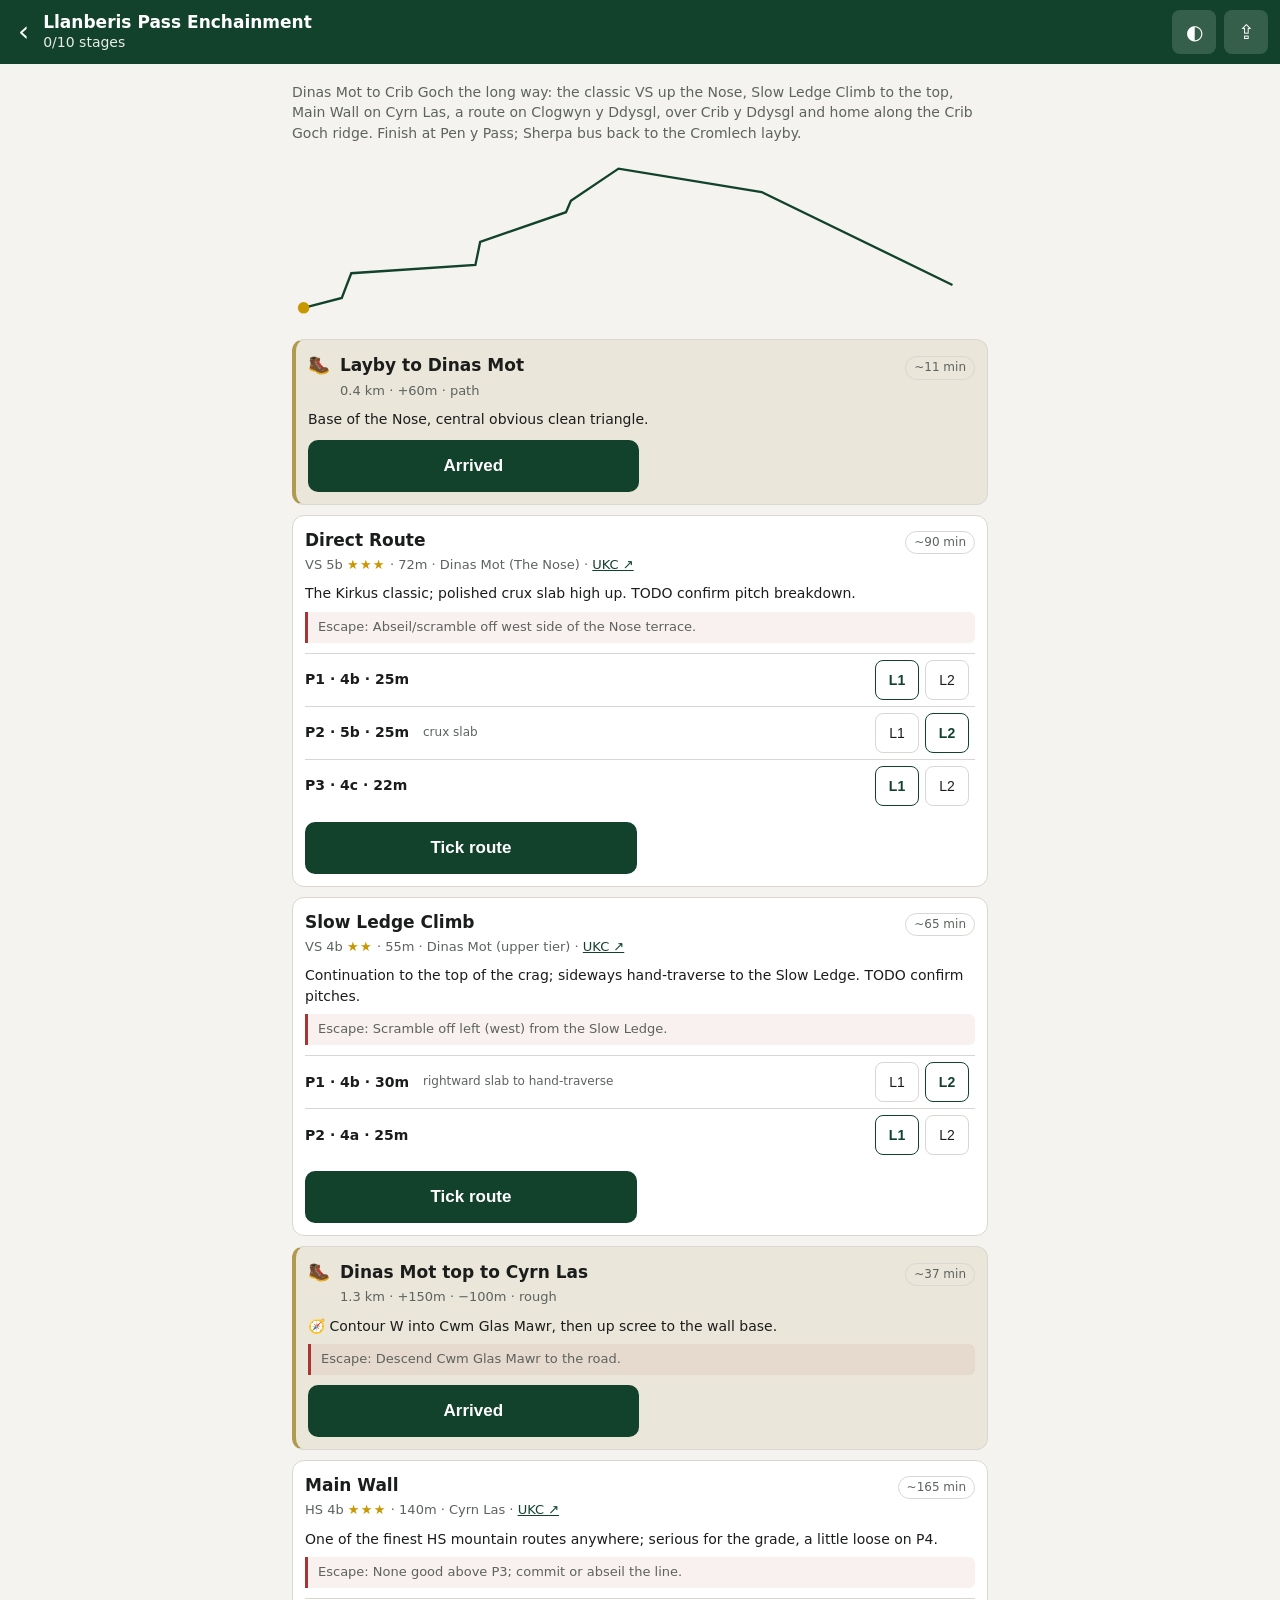
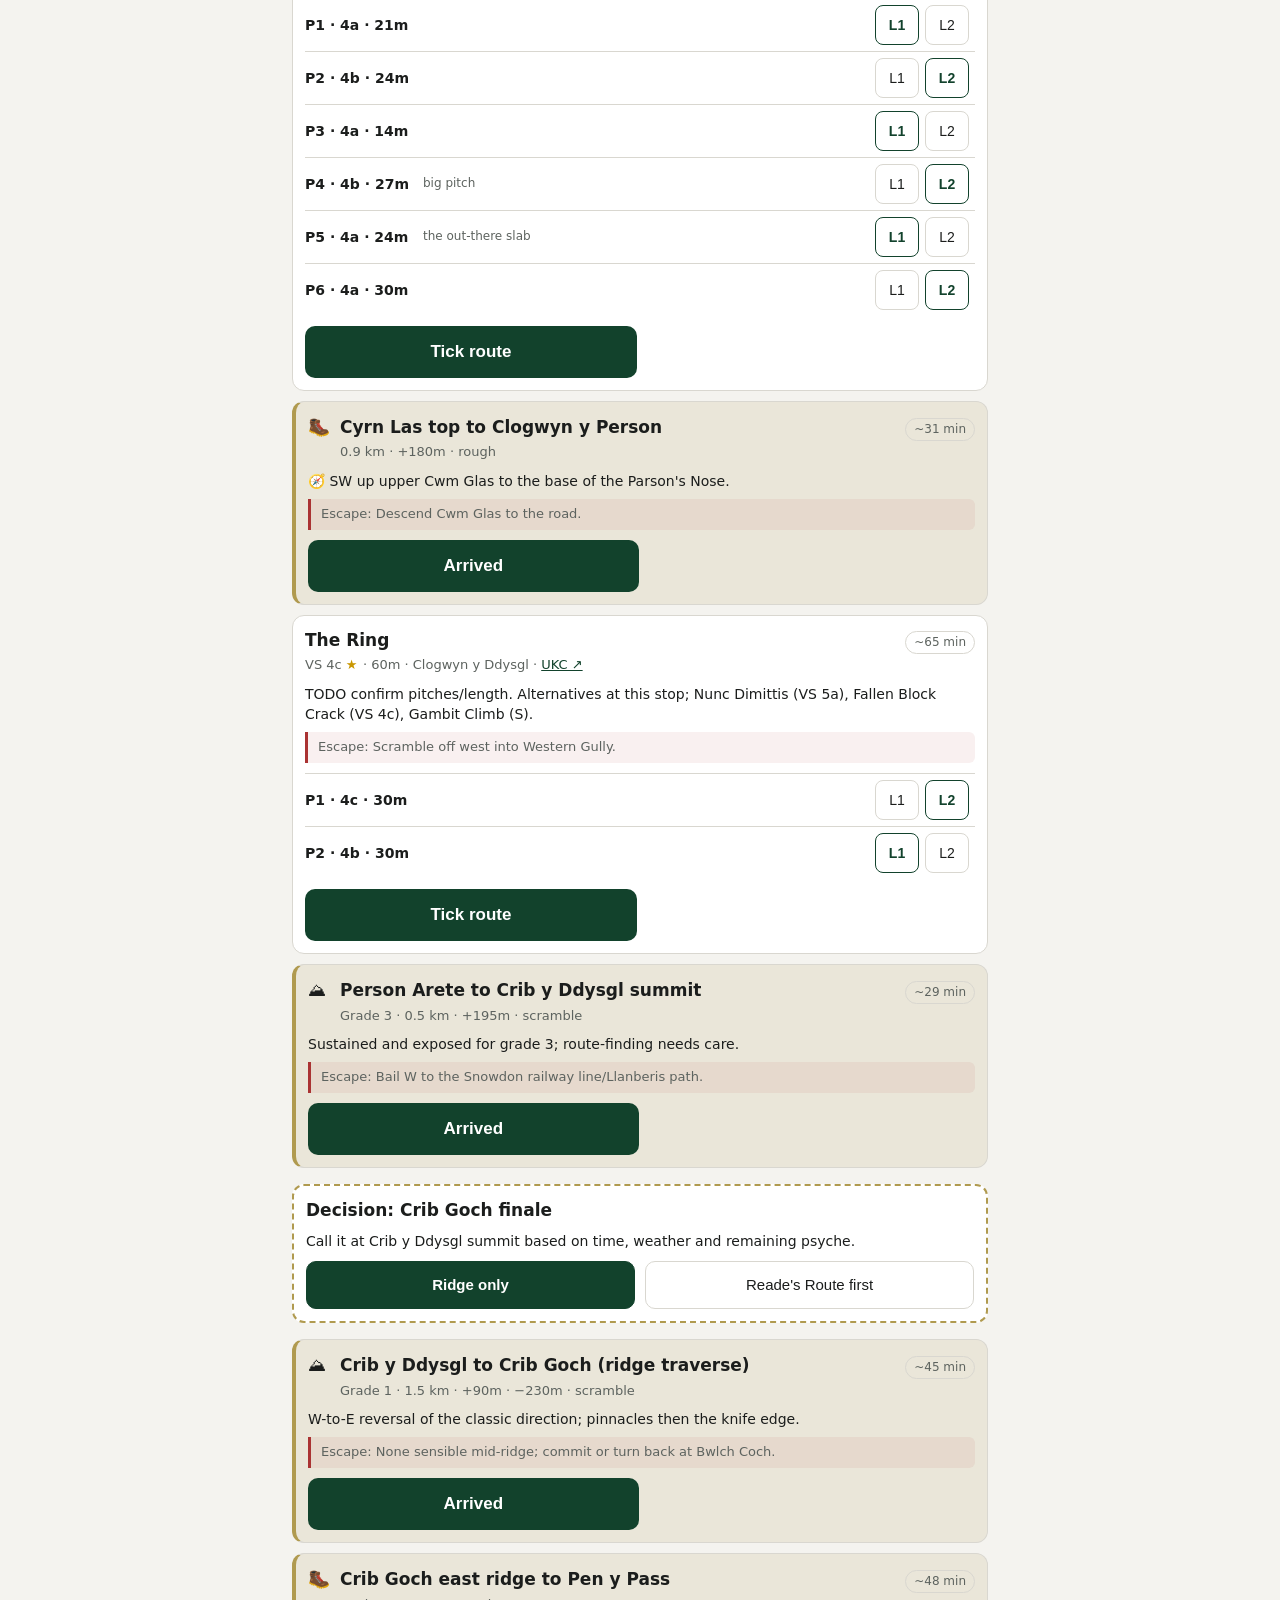
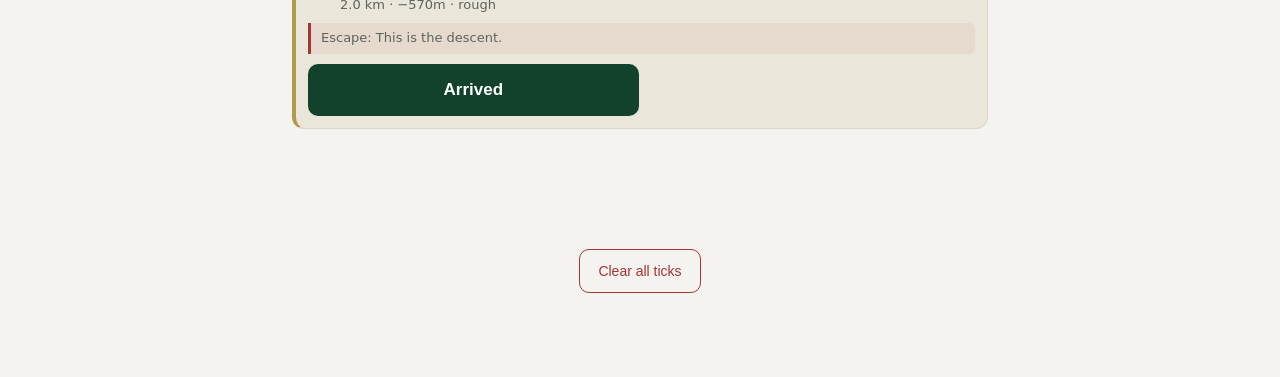
==== docs/llanberis-enchainment/index.html @ e747bb44 "Enchainment challenge type: staged mountain days with pitches and decisions New type: enchainment. S" ====
<!doctype html>
<html lang="en">
<head>
<meta charset="utf-8">
<meta name="viewport" content="width=device-width, initial-scale=1">
<meta name="robots" content="noindex">
<meta name="theme-color" content="#12422c">
<title>Llanberis Pass Enchainment</title>
<link rel="manifest" href="../manifest.json">
<link rel="icon" href="../icon-192.png">
<link rel="apple-touch-icon" href="../icon-192.png">
<link rel="stylesheet" href="../style.css">
</head>
<body>
<script id="challenge-data" type="application/json">{"slug":"llanberis-enchainment","name":"Llanberis Pass Enchainment","type":"enchainment","targetHours":12.0,"leaders":["Leader 1","Leader 2"],"stages":[{"id":"s01-layby-to-dinas-mot","kind":"walk","name":"Layby to Dinas Mot","branch":null,"estimateMin":11,"distKm":0.4},{"id":"s02-direct-route","kind":"climb","name":"Direct Route","branch":null,"estimateMin":90,"distKm":0.05,"pitches":[{"i":1,"grade":"4b","lengthM":25,"plannedLeader":"Leader 1"},{"i":2,"grade":"5b","lengthM":25,"plannedLeader":"Leader 2"},{"i":3,"grade":"4c","lengthM":22,"plannedLeader":"Leader 1"}]},{"id":"s03-slow-ledge-climb","kind":"climb","name":"Slow Ledge Climb","branch":null,"estimateMin":65,"distKm":0.05,"pitches":[{"i":1,"grade":"4b","lengthM":30,"plannedLeader":"Leader 2"},{"i":2,"grade":"4a","lengthM":25,"plannedLeader":"Leader 1"}]},{"id":"s04-dinas-mot-top-to-cyrn-las","kind":"walk","name":"Dinas Mot top to Cyrn Las","branch":null,"estimateMin":37,"distKm":1.3},{"id":"s05-main-wall","kind":"climb","name":"Main Wall","branch":null,"estimateMin":165,"distKm":0.05,"pitches":[{"i":1,"grade":"4a","lengthM":21,"plannedLeader":"Leader 1"},{"i":2,"grade":"4b","lengthM":24,"plannedLeader":"Leader 2"},{"i":3,"grade":"4a","lengthM":14,"plannedLeader":"Leader 1"},{"i":4,"grade":"4b","lengthM":27,"plannedLeader":"Leader 2"},{"i":5,"grade":"4a","lengthM":24,"plannedLeader":"Leader 1"},{"i":6,"grade":"4a","lengthM":30,"plannedLeader":"Leader 2"}]},{"id":"s06-cyrn-las-top-to-clogwyn-y-person","kind":"walk","name":"Cyrn Las top to Clogwyn y Person","branch":null,"estimateMin":31,"distKm":0.9},{"id":"s07-the-ring","kind":"climb","name":"The Ring","branch":null,"estimateMin":65,"distKm":0.05,"pitches":[{"i":1,"grade":"4c","lengthM":30,"plannedLeader":"Leader 2"},{"i":2,"grade":"4b","lengthM":30,"plannedLeader":"Leader 1"}]},{"id":"s08-person-arete-to-crib-y-ddysgl-summit","kind":"scramble","name":"Person Arete to Crib y Ddysgl summit","branch":null,"estimateMin":29,"distKm":0.5},{"id":"s901-crib-y-ddysgl-to-crib-goch-ridge-traverse","kind":"scramble","name":"Crib y Ddysgl to Crib Goch (ridge traverse)","branch":{"decision":"s09-crib-goch-finale","option":0},"estimateMin":45,"distKm":1.5},{"id":"s902-crib-goch-east-ridge-to-pen-y-pass","kind":"walk","name":"Crib Goch east ridge to Pen y Pass","branch":{"decision":"s09-crib-goch-finale","option":0},"estimateMin":48,"distKm":2.0},{"id":"s911-descend-to-crib-goch-north-face","kind":"walk","name":"Descend to Crib Goch north face","branch":{"decision":"s09-crib-goch-finale","option":1},"estimateMin":20,"distKm":0.8},{"id":"s912-reade-s-route-summer","kind":"climb","name":"Reade's Route (Summer)","branch":{"decision":"s09-crib-goch-finale","option":1},"estimateMin":65,"distKm":0.05,"pitches":[{"i":1,"grade":"4a","lengthM":40,"plannedLeader":"Leader 1"},{"i":2,"grade":"","lengthM":40,"plannedLeader":"Leader 2"}]},{"id":"s913-pinnacles-and-knife-edge-eastward","kind":"scramble","name":"Pinnacles and knife edge eastward","branch":{"decision":"s09-crib-goch-finale","option":1},"estimateMin":20,"distKm":0.9},{"id":"s914-crib-goch-east-ridge-to-pen-y-pass","kind":"walk","name":"Crib Goch east ridge to Pen y Pass","branch":{"decision":"s09-crib-goch-finale","option":1},"estimateMin":48,"distKm":2.0}],"decisions":[{"id":"s09-crib-goch-finale","name":"Crib Goch finale","options":["Ridge only","Reade's Route first"]}]}</script>

<header class="topbar">
  <a class="back" href="../">‹</a>
  <div class="topbar-main">
    <h1>Llanberis Pass Enchainment</h1>
    <div id="progress" class="progress"></div>
  </div>
  <button id="theme-toggle" class="iconbtn" title="Toggle theme">◐</button>
  <button id="export" class="iconbtn" title="Export log">⇪</button>
</header>

<div id="pacing" class="pacing" hidden></div>

<main>
<section class="intro">
  <p>Dinas Mot to Crib Goch the long way: the classic VS up the Nose, Slow Ledge Climb to the top, Main Wall on Cyrn Las, a route on Clogwyn y Ddysgl, over Crib y Ddysgl and home along the Crib Goch ridge. Finish at Pen y Pass; Sherpa bus back to the Cromlech layby.</p>
</section>

<svg id="profile" viewBox="0 0 600 140" role="img" aria-label="Elevation profile">
  <polyline class="profile-path" data-choice='{"s09-crib-goch-finale": 0}' data-ids='["s01-layby-to-dinas-mot", "s02-direct-route", "s03-slow-ledge-climb", "s04-dinas-mot-top-to-cyrn-las", "s05-main-wall", "s06-cyrn-las-top-to-clogwyn-y-person", "s07-the-ring", "s08-person-arete-to-crib-y-ddysgl-summit", "s901-crib-y-ddysgl-to-crib-goch-ridge-traverse", "s902-crib-goch-east-ridge-to-pen-y-pass"]' points="10.0,130.0 42.9,121.5 47.0,110.8 51.1,100.2 158.1,93.1 162.2,73.2 236.2,47.6 240.4,37.7 281.5,10.0 404.9,30.2 569.4,110.3"/>
  <polyline class="profile-path" data-choice='{"s09-crib-goch-finale": 1}' data-ids='["s01-layby-to-dinas-mot", "s02-direct-route", "s03-slow-ledge-climb", "s04-dinas-mot-top-to-cyrn-las", "s05-main-wall", "s06-cyrn-las-top-to-clogwyn-y-person", "s07-the-ring", "s08-person-arete-to-crib-y-ddysgl-summit", "s911-descend-to-crib-goch-north-face", "s912-reade-s-route-summer", "s913-pinnacles-and-knife-edge-eastward", "s914-crib-goch-east-ridge-to-pen-y-pass"]' points="10.0,130.0 42.9,121.5 47.0,110.8 51.1,100.2 158.1,93.1 162.2,73.2 236.2,47.6 240.4,37.7 281.5,10.0 347.3,50.5 351.4,33.4 425.5,30.2 590.0,110.3"/>
  <circle id="profile-dot" r="5" cx="10" cy="130"/>
</svg>





<article class="stage stage-walk" data-stage="s01-layby-to-dinas-mot">
  <div class="route-head">
    <span class="kind-icon">🥾</span>
    <div class="route-title">
      <span class="name">Layby to Dinas Mot</span>
      <span class="meta">
0.4 km · +60m        · path
      </span>
    </div>
    <span class="est">~11 min</span>
  </div>
<p class="desc">Base of the Nose, central obvious clean triangle.</p>  
  <div class="route-actions">
    <button class="tick arrive" data-stage="s01-layby-to-dinas-mot">Arrived</button>
    <span class="status" data-stage="s01-layby-to-dinas-mot"></span>
    <button class="clear" data-stage="s01-layby-to-dinas-mot" hidden>Clear</button>
  </div>
</article>

<article class="stage stage-climb route" data-stage="s02-direct-route">
  <div class="route-head">
    <div class="route-title">
      <span class="name">Direct Route</span>
      <span class="meta">VS 5b
        <span class="stars">★★★</span>
        · 72m · Dinas Mot (The Nose)
        · <a class="ukc" href="https://www.ukclimbing.com/logbook/crags/dinas_mot-699/direct_route-3259" target="_blank" rel="noopener">UKC ↗</a>
      </span>
    </div>
    <span class="est">~90 min</span>
  </div>
<p class="desc">The Kirkus classic; polished crux slab high up. TODO confirm pitch breakdown.</p>  <div class="escape">Escape: Abseil/scramble off west side of the Nose terrace.</div>
  <ul class="pitches">
    <li class="pitch" data-stage="s02-direct-route" data-pitch="1">
      <span class="pitch-meta">P1 · 4b · 25m</span>
      <span class="pitch-actions">
        <button class="pitch-lead planned"
          data-stage="s02-direct-route" data-pitch="1" data-leader="Leader 1"
          title="Leader 1 led">L1</button>
        <button class="pitch-lead"
          data-stage="s02-direct-route" data-pitch="1" data-leader="Leader 2"
          title="Leader 2 led">L2</button>
        <span class="pitch-status" data-stage="s02-direct-route" data-pitch="1"></span>
      </span>
    </li>
    <li class="pitch" data-stage="s02-direct-route" data-pitch="2">
      <span class="pitch-meta">P2 · 5b · 25m</span>
<span class="pitch-note">crux slab</span>      <span class="pitch-actions">
        <button class="pitch-lead"
          data-stage="s02-direct-route" data-pitch="2" data-leader="Leader 1"
          title="Leader 1 led">L1</button>
        <button class="pitch-lead planned"
          data-stage="s02-direct-route" data-pitch="2" data-leader="Leader 2"
          title="Leader 2 led">L2</button>
        <span class="pitch-status" data-stage="s02-direct-route" data-pitch="2"></span>
      </span>
    </li>
    <li class="pitch" data-stage="s02-direct-route" data-pitch="3">
      <span class="pitch-meta">P3 · 4c · 22m</span>
      <span class="pitch-actions">
        <button class="pitch-lead planned"
          data-stage="s02-direct-route" data-pitch="3" data-leader="Leader 1"
          title="Leader 1 led">L1</button>
        <button class="pitch-lead"
          data-stage="s02-direct-route" data-pitch="3" data-leader="Leader 2"
          title="Leader 2 led">L2</button>
        <span class="pitch-status" data-stage="s02-direct-route" data-pitch="3"></span>
      </span>
    </li>
  </ul>
  <div class="route-actions">
    <button class="tick tick-route" data-stage="s02-direct-route">Tick route</button>
    <span class="status" data-stage="s02-direct-route"></span>
    <button class="clear" data-stage="s02-direct-route" hidden>Clear</button>
  </div>
</article>

<article class="stage stage-climb route" data-stage="s03-slow-ledge-climb">
  <div class="route-head">
    <div class="route-title">
      <span class="name">Slow Ledge Climb</span>
      <span class="meta">VS 4b
        <span class="stars">★★</span>
        · 55m · Dinas Mot (upper tier)
        · <a class="ukc" href="https://www.ukclimbing.com/logbook/crags/dinas_mot-699/slow_ledge_climb-3275" target="_blank" rel="noopener">UKC ↗</a>
      </span>
    </div>
    <span class="est">~65 min</span>
  </div>
<p class="desc">Continuation to the top of the crag; sideways hand-traverse to the Slow Ledge. TODO confirm pitches.</p>  <div class="escape">Escape: Scramble off left (west) from the Slow Ledge.</div>
  <ul class="pitches">
    <li class="pitch" data-stage="s03-slow-ledge-climb" data-pitch="1">
      <span class="pitch-meta">P1 · 4b · 30m</span>
<span class="pitch-note">rightward slab to hand-traverse</span>      <span class="pitch-actions">
        <button class="pitch-lead"
          data-stage="s03-slow-ledge-climb" data-pitch="1" data-leader="Leader 1"
          title="Leader 1 led">L1</button>
        <button class="pitch-lead planned"
          data-stage="s03-slow-ledge-climb" data-pitch="1" data-leader="Leader 2"
          title="Leader 2 led">L2</button>
        <span class="pitch-status" data-stage="s03-slow-ledge-climb" data-pitch="1"></span>
      </span>
    </li>
    <li class="pitch" data-stage="s03-slow-ledge-climb" data-pitch="2">
      <span class="pitch-meta">P2 · 4a · 25m</span>
      <span class="pitch-actions">
        <button class="pitch-lead planned"
          data-stage="s03-slow-ledge-climb" data-pitch="2" data-leader="Leader 1"
          title="Leader 1 led">L1</button>
        <button class="pitch-lead"
          data-stage="s03-slow-ledge-climb" data-pitch="2" data-leader="Leader 2"
          title="Leader 2 led">L2</button>
        <span class="pitch-status" data-stage="s03-slow-ledge-climb" data-pitch="2"></span>
      </span>
    </li>
  </ul>
  <div class="route-actions">
    <button class="tick tick-route" data-stage="s03-slow-ledge-climb">Tick route</button>
    <span class="status" data-stage="s03-slow-ledge-climb"></span>
    <button class="clear" data-stage="s03-slow-ledge-climb" hidden>Clear</button>
  </div>
</article>

<article class="stage stage-walk" data-stage="s04-dinas-mot-top-to-cyrn-las">
  <div class="route-head">
    <span class="kind-icon">🥾</span>
    <div class="route-title">
      <span class="name">Dinas Mot top to Cyrn Las</span>
      <span class="meta">
1.3 km · +150m · −100m        · rough
      </span>
    </div>
    <span class="est">~37 min</span>
  </div>
<p class="bearing">🧭 Contour W into Cwm Glas Mawr, then up scree to the wall base.</p>  <div class="escape">Escape: Descend Cwm Glas Mawr to the road.</div>
  <div class="route-actions">
    <button class="tick arrive" data-stage="s04-dinas-mot-top-to-cyrn-las">Arrived</button>
    <span class="status" data-stage="s04-dinas-mot-top-to-cyrn-las"></span>
    <button class="clear" data-stage="s04-dinas-mot-top-to-cyrn-las" hidden>Clear</button>
  </div>
</article>

<article class="stage stage-climb route" data-stage="s05-main-wall">
  <div class="route-head">
    <div class="route-title">
      <span class="name">Main Wall</span>
      <span class="meta">HS 4b
        <span class="stars">★★★</span>
        · 140m · Cyrn Las
        · <a class="ukc" href="https://www.ukclimbing.com/logbook/crags/cyrn_las_gyrn_las-695/main_wall-28749" target="_blank" rel="noopener">UKC ↗</a>
      </span>
    </div>
    <span class="est">~165 min</span>
  </div>
<p class="desc">One of the finest HS mountain routes anywhere; serious for the grade, a little loose on P4.</p>  <div class="escape">Escape: None good above P3; commit or abseil the line.</div>
  <ul class="pitches">
    <li class="pitch" data-stage="s05-main-wall" data-pitch="1">
      <span class="pitch-meta">P1 · 4a · 21m</span>
      <span class="pitch-actions">
        <button class="pitch-lead planned"
          data-stage="s05-main-wall" data-pitch="1" data-leader="Leader 1"
          title="Leader 1 led">L1</button>
        <button class="pitch-lead"
          data-stage="s05-main-wall" data-pitch="1" data-leader="Leader 2"
          title="Leader 2 led">L2</button>
        <span class="pitch-status" data-stage="s05-main-wall" data-pitch="1"></span>
      </span>
    </li>
    <li class="pitch" data-stage="s05-main-wall" data-pitch="2">
      <span class="pitch-meta">P2 · 4b · 24m</span>
      <span class="pitch-actions">
        <button class="pitch-lead"
          data-stage="s05-main-wall" data-pitch="2" data-leader="Leader 1"
          title="Leader 1 led">L1</button>
        <button class="pitch-lead planned"
          data-stage="s05-main-wall" data-pitch="2" data-leader="Leader 2"
          title="Leader 2 led">L2</button>
        <span class="pitch-status" data-stage="s05-main-wall" data-pitch="2"></span>
      </span>
    </li>
    <li class="pitch" data-stage="s05-main-wall" data-pitch="3">
      <span class="pitch-meta">P3 · 4a · 14m</span>
      <span class="pitch-actions">
        <button class="pitch-lead planned"
          data-stage="s05-main-wall" data-pitch="3" data-leader="Leader 1"
          title="Leader 1 led">L1</button>
        <button class="pitch-lead"
          data-stage="s05-main-wall" data-pitch="3" data-leader="Leader 2"
          title="Leader 2 led">L2</button>
        <span class="pitch-status" data-stage="s05-main-wall" data-pitch="3"></span>
      </span>
    </li>
    <li class="pitch" data-stage="s05-main-wall" data-pitch="4">
      <span class="pitch-meta">P4 · 4b · 27m</span>
<span class="pitch-note">big pitch</span>      <span class="pitch-actions">
        <button class="pitch-lead"
          data-stage="s05-main-wall" data-pitch="4" data-leader="Leader 1"
          title="Leader 1 led">L1</button>
        <button class="pitch-lead planned"
          data-stage="s05-main-wall" data-pitch="4" data-leader="Leader 2"
          title="Leader 2 led">L2</button>
        <span class="pitch-status" data-stage="s05-main-wall" data-pitch="4"></span>
      </span>
    </li>
    <li class="pitch" data-stage="s05-main-wall" data-pitch="5">
      <span class="pitch-meta">P5 · 4a · 24m</span>
<span class="pitch-note">the out-there slab</span>      <span class="pitch-actions">
        <button class="pitch-lead planned"
          data-stage="s05-main-wall" data-pitch="5" data-leader="Leader 1"
          title="Leader 1 led">L1</button>
        <button class="pitch-lead"
          data-stage="s05-main-wall" data-pitch="5" data-leader="Leader 2"
          title="Leader 2 led">L2</button>
        <span class="pitch-status" data-stage="s05-main-wall" data-pitch="5"></span>
      </span>
    </li>
    <li class="pitch" data-stage="s05-main-wall" data-pitch="6">
      <span class="pitch-meta">P6 · 4a · 30m</span>
      <span class="pitch-actions">
        <button class="pitch-lead"
          data-stage="s05-main-wall" data-pitch="6" data-leader="Leader 1"
          title="Leader 1 led">L1</button>
        <button class="pitch-lead planned"
          data-stage="s05-main-wall" data-pitch="6" data-leader="Leader 2"
          title="Leader 2 led">L2</button>
        <span class="pitch-status" data-stage="s05-main-wall" data-pitch="6"></span>
      </span>
    </li>
  </ul>
  <div class="route-actions">
    <button class="tick tick-route" data-stage="s05-main-wall">Tick route</button>
    <span class="status" data-stage="s05-main-wall"></span>
    <button class="clear" data-stage="s05-main-wall" hidden>Clear</button>
  </div>
</article>

<article class="stage stage-walk" data-stage="s06-cyrn-las-top-to-clogwyn-y-person">
  <div class="route-head">
    <span class="kind-icon">🥾</span>
    <div class="route-title">
      <span class="name">Cyrn Las top to Clogwyn y Person</span>
      <span class="meta">
0.9 km · +180m        · rough
      </span>
    </div>
    <span class="est">~31 min</span>
  </div>
<p class="bearing">🧭 SW up upper Cwm Glas to the base of the Parson's Nose.</p>  <div class="escape">Escape: Descend Cwm Glas to the road.</div>
  <div class="route-actions">
    <button class="tick arrive" data-stage="s06-cyrn-las-top-to-clogwyn-y-person">Arrived</button>
    <span class="status" data-stage="s06-cyrn-las-top-to-clogwyn-y-person"></span>
    <button class="clear" data-stage="s06-cyrn-las-top-to-clogwyn-y-person" hidden>Clear</button>
  </div>
</article>

<article class="stage stage-climb route" data-stage="s07-the-ring">
  <div class="route-head">
    <div class="route-title">
      <span class="name">The Ring</span>
      <span class="meta">VS 4c
        <span class="stars">★</span>
        · 60m · Clogwyn y Ddysgl
        · <a class="ukc" href="https://www.ukclimbing.com/logbook/crags/clogwyn_y_ddysgl-696/the_ring-41417" target="_blank" rel="noopener">UKC ↗</a>
      </span>
    </div>
    <span class="est">~65 min</span>
  </div>
<p class="desc">TODO confirm pitches/length. Alternatives at this stop; Nunc Dimittis (VS 5a), Fallen Block Crack (VS 4c), Gambit Climb (S).</p>  <div class="escape">Escape: Scramble off west into Western Gully.</div>
  <ul class="pitches">
    <li class="pitch" data-stage="s07-the-ring" data-pitch="1">
      <span class="pitch-meta">P1 · 4c · 30m</span>
      <span class="pitch-actions">
        <button class="pitch-lead"
          data-stage="s07-the-ring" data-pitch="1" data-leader="Leader 1"
          title="Leader 1 led">L1</button>
        <button class="pitch-lead planned"
          data-stage="s07-the-ring" data-pitch="1" data-leader="Leader 2"
          title="Leader 2 led">L2</button>
        <span class="pitch-status" data-stage="s07-the-ring" data-pitch="1"></span>
      </span>
    </li>
    <li class="pitch" data-stage="s07-the-ring" data-pitch="2">
      <span class="pitch-meta">P2 · 4b · 30m</span>
      <span class="pitch-actions">
        <button class="pitch-lead planned"
          data-stage="s07-the-ring" data-pitch="2" data-leader="Leader 1"
          title="Leader 1 led">L1</button>
        <button class="pitch-lead"
          data-stage="s07-the-ring" data-pitch="2" data-leader="Leader 2"
          title="Leader 2 led">L2</button>
        <span class="pitch-status" data-stage="s07-the-ring" data-pitch="2"></span>
      </span>
    </li>
  </ul>
  <div class="route-actions">
    <button class="tick tick-route" data-stage="s07-the-ring">Tick route</button>
    <span class="status" data-stage="s07-the-ring"></span>
    <button class="clear" data-stage="s07-the-ring" hidden>Clear</button>
  </div>
</article>

<article class="stage stage-walk" data-stage="s08-person-arete-to-crib-y-ddysgl-summit">
  <div class="route-head">
    <span class="kind-icon">⛰</span>
    <div class="route-title">
      <span class="name">Person Arete to Crib y Ddysgl summit</span>
      <span class="meta">
Grade 3 · 0.5 km · +195m        · scramble
      </span>
    </div>
    <span class="est">~29 min</span>
  </div>
<p class="desc">Sustained and exposed for grade 3; route-finding needs care.</p>  <div class="escape">Escape: Bail W to the Snowdon railway line/Llanberis path.</div>
  <div class="route-actions">
    <button class="tick arrive" data-stage="s08-person-arete-to-crib-y-ddysgl-summit">Arrived</button>
    <span class="status" data-stage="s08-person-arete-to-crib-y-ddysgl-summit"></span>
    <button class="clear" data-stage="s08-person-arete-to-crib-y-ddysgl-summit" hidden>Clear</button>
  </div>
</article>

<article class="stage decision" data-stage="s09-crib-goch-finale">
  <div class="route-head">
    <div class="route-title">
      <span class="name">Decision: Crib Goch finale</span>
    </div>
  </div>
<p class="desc">Call it at Crib y Ddysgl summit based on time, weather and remaining psyche.</p>  <div class="decision-options">
    <button class="decision-opt" data-decision="s09-crib-goch-finale" data-option="0">Ridge only</button>
    <button class="decision-opt" data-decision="s09-crib-goch-finale" data-option="1">Reade's Route first</button>
  </div>
</article>
<article class="stage stage-walk" data-stage="s901-crib-y-ddysgl-to-crib-goch-ridge-traverse" data-branch="s09-crib-goch-finale:0" hidden>
  <div class="route-head">
    <span class="kind-icon">⛰</span>
    <div class="route-title">
      <span class="name">Crib y Ddysgl to Crib Goch (ridge traverse)</span>
      <span class="meta">
Grade 1 · 1.5 km · +90m · −230m        · scramble
      </span>
    </div>
    <span class="est">~45 min</span>
  </div>
<p class="desc">W-to-E reversal of the classic direction; pinnacles then the knife edge.</p>  <div class="escape">Escape: None sensible mid-ridge; commit or turn back at Bwlch Coch.</div>
  <div class="route-actions">
    <button class="tick arrive" data-stage="s901-crib-y-ddysgl-to-crib-goch-ridge-traverse">Arrived</button>
    <span class="status" data-stage="s901-crib-y-ddysgl-to-crib-goch-ridge-traverse"></span>
    <button class="clear" data-stage="s901-crib-y-ddysgl-to-crib-goch-ridge-traverse" hidden>Clear</button>
  </div>
</article>

<article class="stage stage-walk" data-stage="s902-crib-goch-east-ridge-to-pen-y-pass" data-branch="s09-crib-goch-finale:0" hidden>
  <div class="route-head">
    <span class="kind-icon">🥾</span>
    <div class="route-title">
      <span class="name">Crib Goch east ridge to Pen y Pass</span>
      <span class="meta">
2.0 km · −570m        · rough
      </span>
    </div>
    <span class="est">~48 min</span>
  </div>
  <div class="escape">Escape: This is the descent.</div>
  <div class="route-actions">
    <button class="tick arrive" data-stage="s902-crib-goch-east-ridge-to-pen-y-pass">Arrived</button>
    <span class="status" data-stage="s902-crib-goch-east-ridge-to-pen-y-pass"></span>
    <button class="clear" data-stage="s902-crib-goch-east-ridge-to-pen-y-pass" hidden>Clear</button>
  </div>
</article>

<article class="stage stage-walk" data-stage="s911-descend-to-crib-goch-north-face" data-branch="s09-crib-goch-finale:1" hidden>
  <div class="route-head">
    <span class="kind-icon">🥾</span>
    <div class="route-title">
      <span class="name">Descend to Crib Goch north face</span>
      <span class="meta">
0.8 km · −250m        · rough
      </span>
    </div>
    <span class="est">~20 min</span>
  </div>
<p class="bearing">🧭 Via Bwlch Coch, cut back E under the north face.</p>  <div class="escape">Escape: Continue down into Cwm Glas and out to the road.</div>
  <div class="route-actions">
    <button class="tick arrive" data-stage="s911-descend-to-crib-goch-north-face">Arrived</button>
    <span class="status" data-stage="s911-descend-to-crib-goch-north-face"></span>
    <button class="clear" data-stage="s911-descend-to-crib-goch-north-face" hidden>Clear</button>
  </div>
</article>

<article class="stage stage-climb route" data-stage="s912-reade-s-route-summer" data-branch="s09-crib-goch-finale:1" hidden>
  <div class="route-head">
    <div class="route-title">
      <span class="name">Reade's Route (Summer)</span>
      <span class="meta">S 4a
        <span class="stars">★★</span>
        · 80m · Crib Goch north face
        · <a class="ukc" href="https://www.ukclimbing.com/logbook/crags/crib_goch-2032/reades_route_summer-33745" target="_blank" rel="noopener">UKC ↗</a>
      </span>
    </div>
    <span class="est">~65 min</span>
  </div>
<p class="desc">TODO confirm pitches; tops out near the pinnacles.</p>  <div class="escape">Escape: Scramble off E along ledge systems.</div>
  <ul class="pitches">
    <li class="pitch" data-stage="s912-reade-s-route-summer" data-pitch="1">
      <span class="pitch-meta">P1 · 4a · 40m</span>
      <span class="pitch-actions">
        <button class="pitch-lead planned"
          data-stage="s912-reade-s-route-summer" data-pitch="1" data-leader="Leader 1"
          title="Leader 1 led">L1</button>
        <button class="pitch-lead"
          data-stage="s912-reade-s-route-summer" data-pitch="1" data-leader="Leader 2"
          title="Leader 2 led">L2</button>
        <span class="pitch-status" data-stage="s912-reade-s-route-summer" data-pitch="1"></span>
      </span>
    </li>
    <li class="pitch" data-stage="s912-reade-s-route-summer" data-pitch="2">
      <span class="pitch-meta">P2 · 40m</span>
      <span class="pitch-actions">
        <button class="pitch-lead"
          data-stage="s912-reade-s-route-summer" data-pitch="2" data-leader="Leader 1"
          title="Leader 1 led">L1</button>
        <button class="pitch-lead planned"
          data-stage="s912-reade-s-route-summer" data-pitch="2" data-leader="Leader 2"
          title="Leader 2 led">L2</button>
        <span class="pitch-status" data-stage="s912-reade-s-route-summer" data-pitch="2"></span>
      </span>
    </li>
  </ul>
  <div class="route-actions">
    <button class="tick tick-route" data-stage="s912-reade-s-route-summer">Tick route</button>
    <span class="status" data-stage="s912-reade-s-route-summer"></span>
    <button class="clear" data-stage="s912-reade-s-route-summer" hidden>Clear</button>
  </div>
</article>

<article class="stage stage-walk" data-stage="s913-pinnacles-and-knife-edge-eastward" data-branch="s09-crib-goch-finale:1" hidden>
  <div class="route-head">
    <span class="kind-icon">⛰</span>
    <div class="route-title">
      <span class="name">Pinnacles and knife edge eastward</span>
      <span class="meta">
Grade 1 · 0.9 km · +25m        · scramble
      </span>
    </div>
    <span class="est">~20 min</span>
  </div>
  <div class="escape">Escape: None sensible; commit.</div>
  <div class="route-actions">
    <button class="tick arrive" data-stage="s913-pinnacles-and-knife-edge-eastward">Arrived</button>
    <span class="status" data-stage="s913-pinnacles-and-knife-edge-eastward"></span>
    <button class="clear" data-stage="s913-pinnacles-and-knife-edge-eastward" hidden>Clear</button>
  </div>
</article>

<article class="stage stage-walk" data-stage="s914-crib-goch-east-ridge-to-pen-y-pass" data-branch="s09-crib-goch-finale:1" hidden>
  <div class="route-head">
    <span class="kind-icon">🥾</span>
    <div class="route-title">
      <span class="name">Crib Goch east ridge to Pen y Pass</span>
      <span class="meta">
2.0 km · −570m        · rough
      </span>
    </div>
    <span class="est">~48 min</span>
  </div>
  <div class="escape">Escape: This is the descent.</div>
  <div class="route-actions">
    <button class="tick arrive" data-stage="s914-crib-goch-east-ridge-to-pen-y-pass">Arrived</button>
    <span class="status" data-stage="s914-crib-goch-east-ridge-to-pen-y-pass"></span>
    <button class="clear" data-stage="s914-crib-goch-east-ridge-to-pen-y-pass" hidden>Clear</button>
  </div>
</article>


<div class="page-actions">
  <button id="clear-all">Clear all ticks</button>
</div>
</main>

<div id="topo-overlay" hidden>
  <button id="topo-close">✕ Close</button>
  <div class="overlay-scroll"><img id="topo-full" alt="Topo"></div>
</div>

<dialog id="export-dialog">
  <h2>Day log</h2>
  <textarea id="export-text" readonly rows="14"></textarea>
  <div class="dialog-actions">
    <button id="export-copy">Copy</button>
    <button id="export-close">Close</button>
  </div>
</dialog>

<script src="../enchain.js"></script>
</body>
</html>
---- docs/style.css ----
:root {
  --bg: #f4f3ef;
  --card: #ffffff;
  --text: #1b1d1c;
  --muted: #5d635f;
  --accent: #12422c;
  --accent-text: #ffffff;
  --done-bg: #e2efe6;
  --skip-bg: #ececea;
  --transition-bg: #eae6d9;
  --transition-border: #b09a4f;
  --line: #d9d7d0;
  --flash: #ffe9a8;
}
:root[data-theme="dark"] {
  --bg: #111413;
  --card: #1b201d;
  --text: #e8eae7;
  --muted: #9aa19c;
  --accent: #2f7a52;
  --accent-text: #ffffff;
  --done-bg: #1c2f24;
  --skip-bg: #202422;
  --transition-bg: #24221a;
  --transition-border: #8a7a3f;
  --line: #2c322e;
  --flash: #4a3f14;
}
@media (prefers-color-scheme: dark) {
  :root:not([data-theme]) {
    --bg: #111413; --card: #1b201d; --text: #e8eae7; --muted: #9aa19c;
    --accent: #2f7a52; --accent-text: #fff; --done-bg: #1c2f24;
    --skip-bg: #202422; --transition-bg: #24221a; --transition-border: #8a7a3f;
    --line: #2c322e; --flash: #4a3f14;
  }
}

* { box-sizing: border-box; }
body {
  margin: 0;
  background: var(--bg);
  color: var(--text);
  font: 16px/1.45 system-ui, -apple-system, sans-serif;
  -webkit-tap-highlight-color: transparent;
}
a { color: var(--accent); }
:root[data-theme="dark"] a { color: #6fbf92; }

.topbar {
  position: sticky; top: 0; z-index: 10;
  display: flex; align-items: center; gap: 8px;
  background: var(--accent); color: var(--accent-text);
  padding: 10px 12px;
  padding-top: calc(10px + env(safe-area-inset-top));
}
.topbar h1 { font-size: 17px; margin: 0; line-height: 1.2; }
.topbar .back {
  color: var(--accent-text); text-decoration: none;
  font-size: 28px; line-height: 1; padding: 0 6px;
}
.topbar-main { flex: 1; min-width: 0; }
.progress { font-size: 14px; opacity: .9; }
.iconbtn {
  background: rgba(255,255,255,.15); color: var(--accent-text);
  border: none; border-radius: 8px;
  min-width: 44px; min-height: 44px; font-size: 20px;
}

.pacing {
  position: sticky; top: calc(58px + env(safe-area-inset-top)); z-index: 9;
  background: var(--transition-bg);
  border-bottom: 1px solid var(--line);
  padding: 6px 12px; font-size: 13px; color: var(--text);
}

main { padding: 12px 12px 60px; max-width: 720px; margin: 0 auto; }
.intro p { margin: 6px 0; color: var(--muted); font-size: 14px; }

h2.sector {
  font-size: 14px; text-transform: uppercase; letter-spacing: .08em;
  color: var(--muted); margin: 26px 0 8px; border-bottom: 1px solid var(--line);
  padding-bottom: 4px;
}

.route {
  background: var(--card);
  border: 1px solid var(--line);
  border-radius: 12px;
  padding: 12px;
  margin: 10px 0;
}
.route.done { background: var(--done-bg); }
.route.skipped { background: var(--skip-bg); }
.route.skipped .name { text-decoration: line-through; color: var(--muted); }

.route-head { display: flex; align-items: baseline; gap: 8px; }
.num {
  color: var(--muted); font-size: 13px; min-width: 22px;
  font-variant-numeric: tabular-nums;
}
.route-title { flex: 1; min-width: 0; }
.name { font-weight: 650; font-size: 17px; display: block; }
.meta { font-size: 13px; color: var(--muted); }
.stars { color: #c99700; letter-spacing: .1em; }
.ukc { font-size: 13px; }
.leader-chip {
  font-size: 12px; color: var(--muted);
  border: 1px solid var(--line); border-radius: 999px;
  padding: 2px 8px; white-space: nowrap;
}

.desc { margin: 8px 0 0; font-size: 14px; }
.desc.todo { color: var(--muted); font-style: italic; }

.topo {
  width: 100%; border-radius: 8px; margin-top: 8px;
  border: 1px solid var(--line); display: block;
}

.route-actions { display: flex; align-items: center; gap: 10px; margin-top: 10px; }
.tick {
  flex: 1; min-height: 52px;
  background: var(--accent); color: var(--accent-text);
  border: none; border-radius: 10px;
  font-size: 17px; font-weight: 650;
}
.skip {
  min-height: 52px; padding: 0 16px;
  background: transparent; color: var(--muted);
  border: 1px solid var(--line); border-radius: 10px; font-size: 15px;
}
.status { flex: 1; font-size: 16px; font-weight: 650; padding: 8px 4px; }
.clear {
  min-height: 44px; padding: 0 14px;
  background: transparent; color: var(--muted);
  border: 1px solid var(--line); border-radius: 10px; font-size: 14px;
}
.route.done .status { color: var(--accent); }
:root[data-theme="dark"] .route.done .status { color: #6fbf92; }

.transition {
  border-left: 4px solid var(--transition-border);
  background: var(--transition-bg);
  border-radius: 0 8px 8px 0;
  padding: 8px 12px; margin: 10px 0 10px 10px;
  font-size: 14px;
}
.transition .descent { font-weight: 650; }
.transition .next { color: var(--muted); margin-top: 2px; }
.transition.flash { animation: flash 1.6s ease-out; }
@keyframes flash {
  0%, 40% { background: var(--flash); }
  100% { background: var(--transition-bg); }
}

.changeover {
  text-align: center; font-weight: 700; font-size: 14px;
  background: var(--accent); color: var(--accent-text);
  border-radius: 8px; padding: 8px; margin: 16px 0;
}

#topo-overlay {
  position: fixed; inset: 0; z-index: 50;
  background: rgba(0,0,0,.92);
  display: flex; flex-direction: column;
}
#topo-overlay[hidden] { display: none; }
#topo-close {
  align-self: flex-end; margin: 10px;
  background: rgba(255,255,255,.15); color: #fff;
  border: none; border-radius: 8px; min-height: 44px; padding: 0 16px; font-size: 16px;
}
.overlay-scroll { flex: 1; overflow: auto; }
#topo-full { min-width: 100%; }

dialog {
  border: 1px solid var(--line); border-radius: 12px;
  background: var(--card); color: var(--text);
  width: min(92vw, 480px);
}
dialog::backdrop { background: rgba(0,0,0,.5); }
#export-text {
  width: 100%; font: 13px/1.4 ui-monospace, monospace;
  background: var(--bg); color: var(--text);
  border: 1px solid var(--line); border-radius: 8px; padding: 8px;
}
.dialog-actions { display: flex; gap: 10px; justify-content: flex-end; margin-top: 10px; }
.dialog-actions button {
  min-height: 44px; padding: 0 18px; border-radius: 8px; border: none;
  background: var(--accent); color: var(--accent-text); font-size: 15px;
}

/* Enchainment stages */
#profile { width: 100%; height: auto; margin: 8px 0 4px; }
.profile-path {
  fill: none; stroke: var(--line); stroke-width: 2; display: none;
}
.profile-path.active { display: inline; stroke: var(--accent); }
#profile-dot { fill: #c99700; }

.stage { position: relative; }
.stage.done { background: var(--done-bg); }
.stage-walk {
  background: var(--transition-bg);
  border: 1px solid var(--line);
  border-left: 4px solid var(--transition-border);
  border-radius: 12px;
  padding: 12px; margin: 10px 0;
}
.kind-icon { font-size: 18px; min-width: 24px; }
.est {
  font-size: 12px; color: var(--muted); white-space: nowrap;
  border: 1px solid var(--line); border-radius: 999px; padding: 2px 8px;
}
.bearing { margin: 8px 0 0; font-size: 14px; }
.escape {
  margin-top: 8px; padding: 6px 10px;
  font-size: 13px; color: var(--muted);
  border-left: 3px solid #a33; background: rgba(170, 51, 51, .07);
  border-radius: 0 6px 6px 0;
}

.pitches { list-style: none; padding: 0; margin: 10px 0 0; }
.pitch {
  display: flex; align-items: center; gap: 8px; flex-wrap: wrap;
  padding: 6px 0; border-top: 1px solid var(--line);
}
.pitch.done .pitch-meta { color: var(--muted); }
.pitch-meta { font-size: 14px; font-weight: 600; min-width: 110px; }
.pitch-note { font-size: 12px; color: var(--muted); flex: 1; }
.pitch-actions { display: flex; align-items: center; gap: 6px; margin-left: auto; }
.pitch-lead {
  min-width: 44px; min-height: 40px;
  background: transparent; color: var(--text);
  border: 1px solid var(--line); border-radius: 8px; font-size: 14px;
}
.pitch-lead.planned { border-color: var(--accent); color: var(--accent); font-weight: 700; }
:root[data-theme="dark"] .pitch-lead.planned { color: #6fbf92; border-color: #6fbf92; }
.pitch.done .pitch-lead { display: none; }
.pitch-status { font-size: 13px; font-weight: 650; }

.decision {
  background: var(--card);
  border: 2px dashed var(--transition-border);
  border-radius: 12px; padding: 12px; margin: 16px 0;
}
.decision-options { display: flex; gap: 10px; margin-top: 10px; }
.decision-opt {
  flex: 1; min-height: 48px;
  background: transparent; color: var(--text);
  border: 1px solid var(--line); border-radius: 10px; font-size: 15px;
}
.decision-opt.selected {
  background: var(--accent); color: var(--accent-text); border-color: var(--accent);
  font-weight: 650;
}

.page-actions { text-align: center; margin-top: 120px; padding-bottom: 24px; }
#clear-all {
  min-height: 44px; padding: 0 18px;
  background: transparent; color: #a33;
  border: 1px solid #a33; border-radius: 10px; font-size: 14px;
}
:root[data-theme="dark"] #clear-all { color: #d77; border-color: #844; }

.challenge-list { list-style: none; padding: 0; margin: 0; }
.challenge-list li a {
  display: block; background: var(--card);
  border: 1px solid var(--line); border-radius: 12px;
  padding: 14px; margin: 10px 0; text-decoration: none; color: var(--text);
}
.challenge-list .name { font-weight: 650; font-size: 17px; display: block; }
.challenge-list .meta { color: var(--muted); font-size: 13px; }
.hint { color: var(--muted); font-size: 13px; text-align: center; margin-top: 24px; }
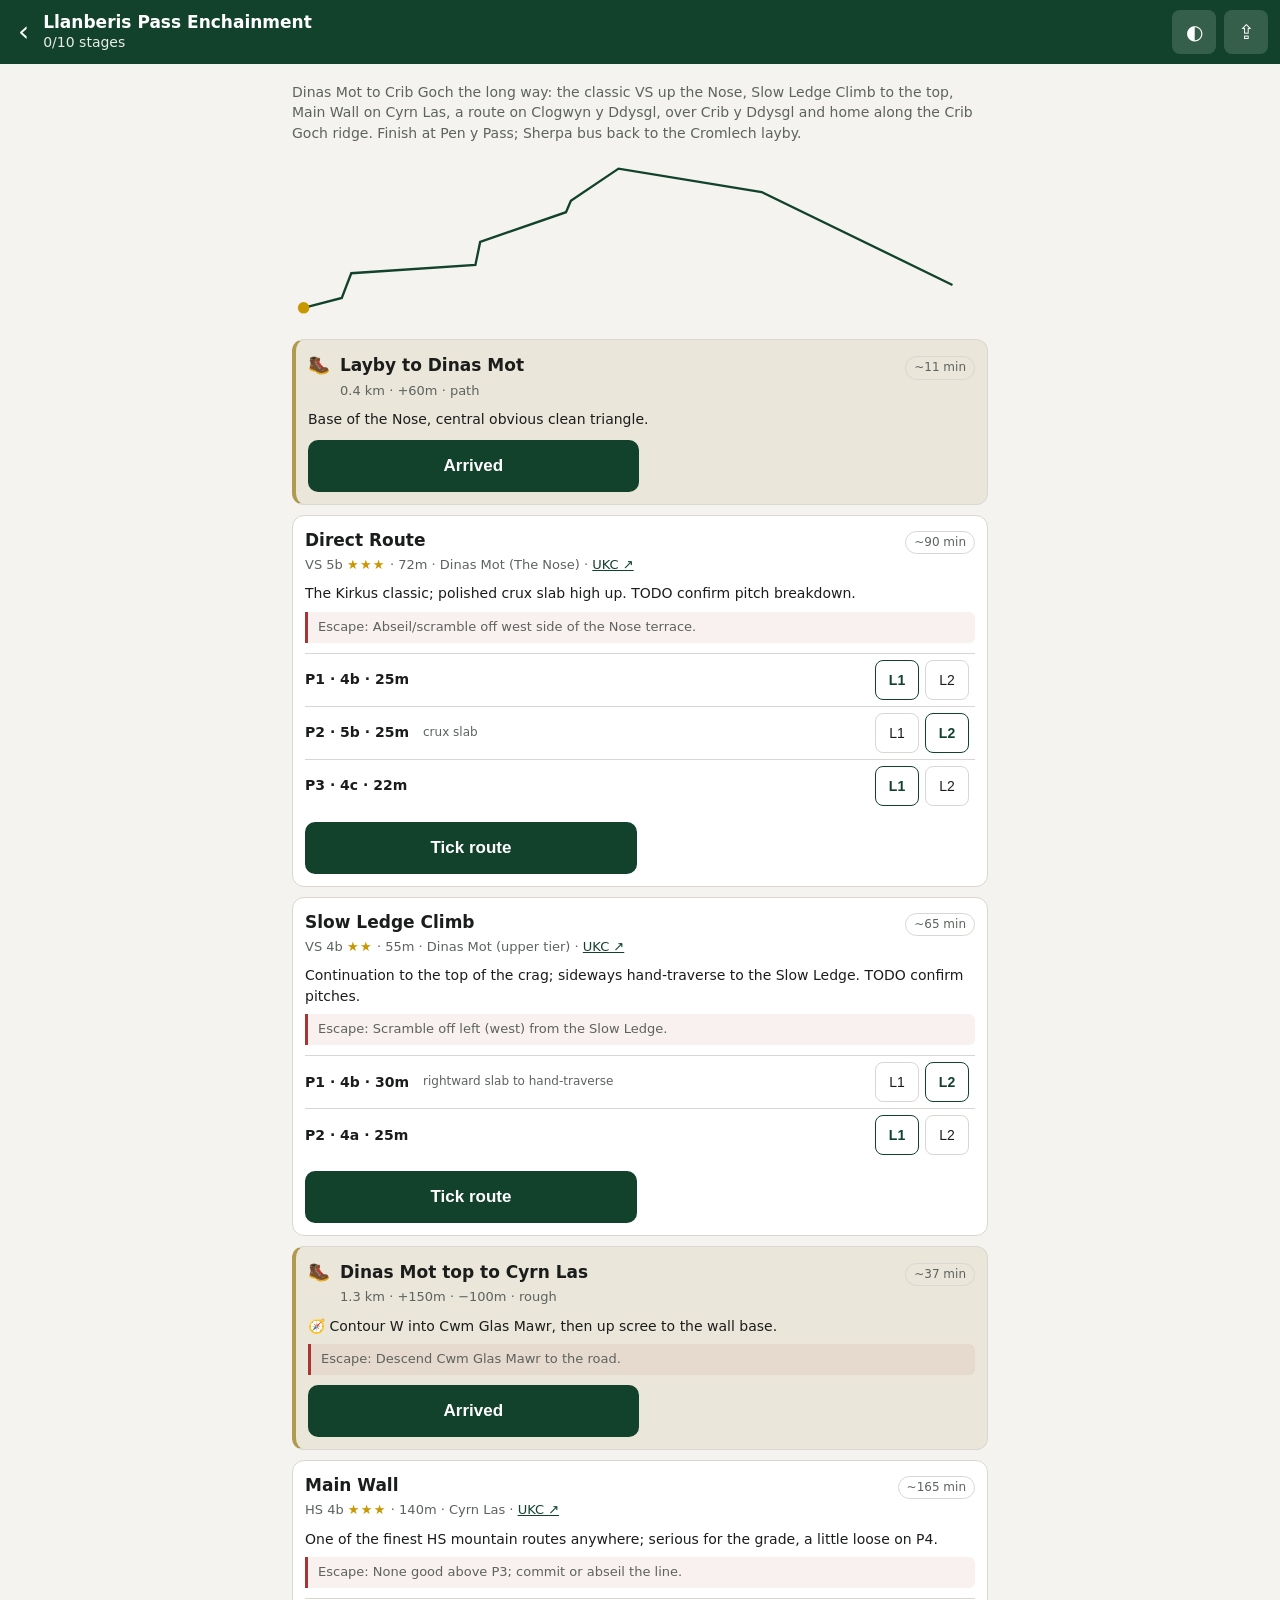
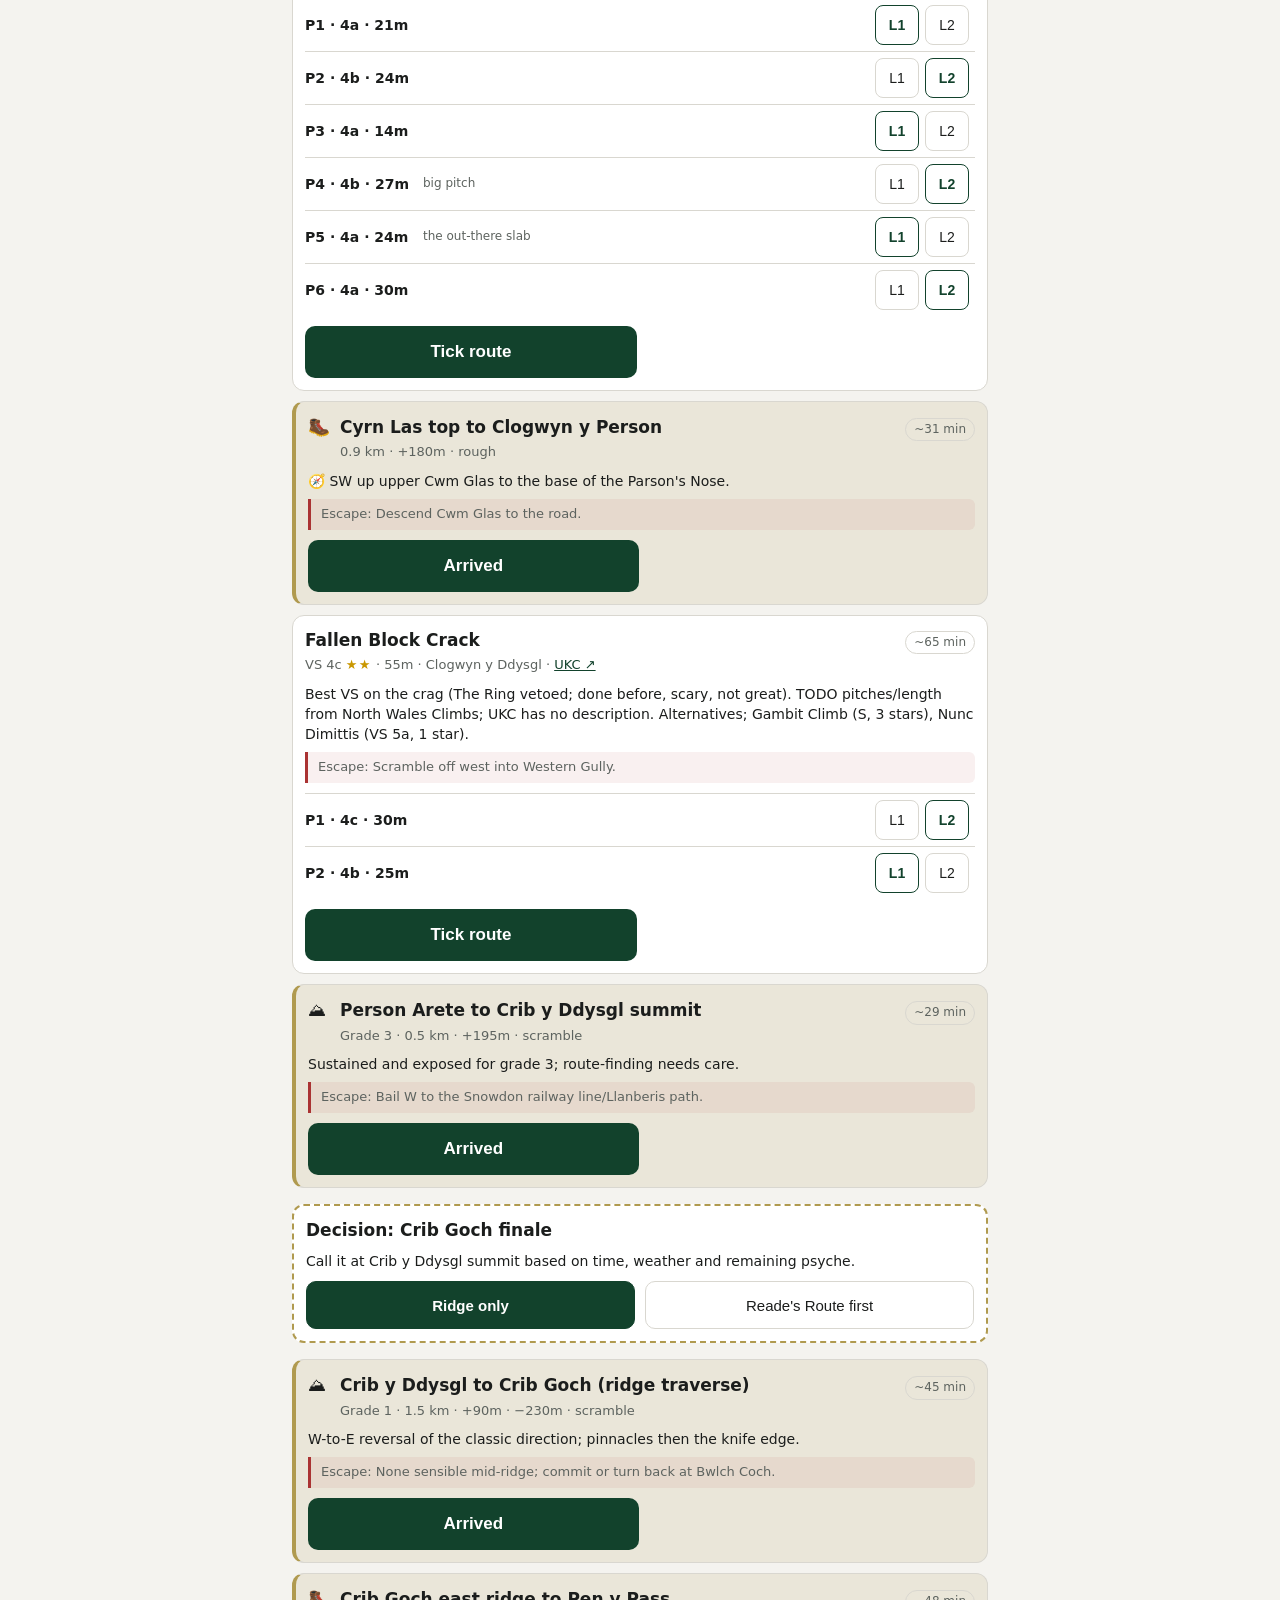
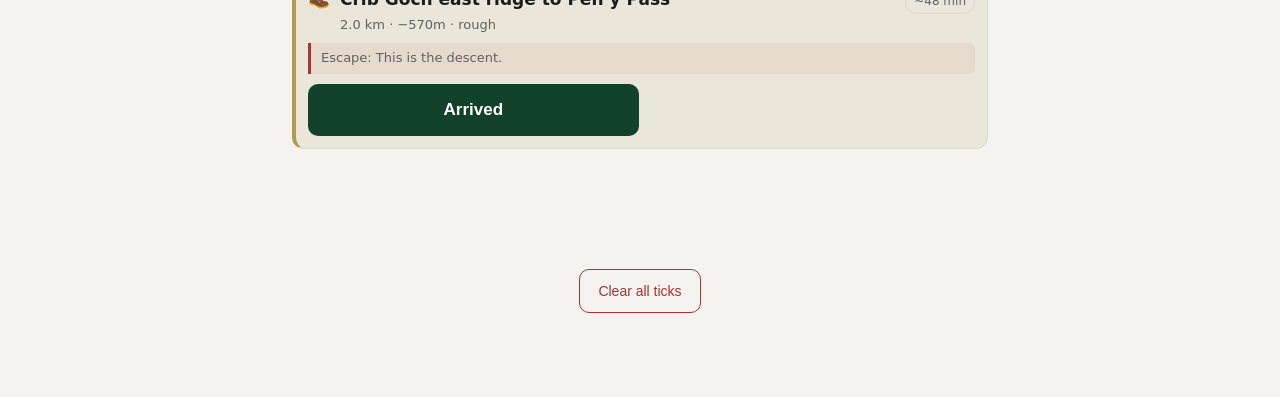
==== commit 50e5213f: "Swap The Ring for Fallen Block Crack on Clogwyn y Ddysgl User veto on The Ring (done before, 1 star)" ====
--- a/docs/llanberis-enchainment/index.html
+++ b/docs/llanberis-enchainment/index.html
@@ -12,7 +12,7 @@
 <link rel="stylesheet" href="../style.css">
 </head>
 <body>
-<script id="challenge-data" type="application/json">{"slug":"llanberis-enchainment","name":"Llanberis Pass Enchainment","type":"enchainment","targetHours":12.0,"leaders":["Leader 1","Leader 2"],"stages":[{"id":"s01-layby-to-dinas-mot","kind":"walk","name":"Layby to Dinas Mot","branch":null,"estimateMin":11,"distKm":0.4},{"id":"s02-direct-route","kind":"climb","name":"Direct Route","branch":null,"estimateMin":90,"distKm":0.05,"pitches":[{"i":1,"grade":"4b","lengthM":25,"plannedLeader":"Leader 1"},{"i":2,"grade":"5b","lengthM":25,"plannedLeader":"Leader 2"},{"i":3,"grade":"4c","lengthM":22,"plannedLeader":"Leader 1"}]},{"id":"s03-slow-ledge-climb","kind":"climb","name":"Slow Ledge Climb","branch":null,"estimateMin":65,"distKm":0.05,"pitches":[{"i":1,"grade":"4b","lengthM":30,"plannedLeader":"Leader 2"},{"i":2,"grade":"4a","lengthM":25,"plannedLeader":"Leader 1"}]},{"id":"s04-dinas-mot-top-to-cyrn-las","kind":"walk","name":"Dinas Mot top to Cyrn Las","branch":null,"estimateMin":37,"distKm":1.3},{"id":"s05-main-wall","kind":"climb","name":"Main Wall","branch":null,"estimateMin":165,"distKm":0.05,"pitches":[{"i":1,"grade":"4a","lengthM":21,"plannedLeader":"Leader 1"},{"i":2,"grade":"4b","lengthM":24,"plannedLeader":"Leader 2"},{"i":3,"grade":"4a","lengthM":14,"plannedLeader":"Leader 1"},{"i":4,"grade":"4b","lengthM":27,"plannedLeader":"Leader 2"},{"i":5,"grade":"4a","lengthM":24,"plannedLeader":"Leader 1"},{"i":6,"grade":"4a","lengthM":30,"plannedLeader":"Leader 2"}]},{"id":"s06-cyrn-las-top-to-clogwyn-y-person","kind":"walk","name":"Cyrn Las top to Clogwyn y Person","branch":null,"estimateMin":31,"distKm":0.9},{"id":"s07-the-ring","kind":"climb","name":"The Ring","branch":null,"estimateMin":65,"distKm":0.05,"pitches":[{"i":1,"grade":"4c","lengthM":30,"plannedLeader":"Leader 2"},{"i":2,"grade":"4b","lengthM":30,"plannedLeader":"Leader 1"}]},{"id":"s08-person-arete-to-crib-y-ddysgl-summit","kind":"scramble","name":"Person Arete to Crib y Ddysgl summit","branch":null,"estimateMin":29,"distKm":0.5},{"id":"s901-crib-y-ddysgl-to-crib-goch-ridge-traverse","kind":"scramble","name":"Crib y Ddysgl to Crib Goch (ridge traverse)","branch":{"decision":"s09-crib-goch-finale","option":0},"estimateMin":45,"distKm":1.5},{"id":"s902-crib-goch-east-ridge-to-pen-y-pass","kind":"walk","name":"Crib Goch east ridge to Pen y Pass","branch":{"decision":"s09-crib-goch-finale","option":0},"estimateMin":48,"distKm":2.0},{"id":"s911-descend-to-crib-goch-north-face","kind":"walk","name":"Descend to Crib Goch north face","branch":{"decision":"s09-crib-goch-finale","option":1},"estimateMin":20,"distKm":0.8},{"id":"s912-reade-s-route-summer","kind":"climb","name":"Reade's Route (Summer)","branch":{"decision":"s09-crib-goch-finale","option":1},"estimateMin":65,"distKm":0.05,"pitches":[{"i":1,"grade":"4a","lengthM":40,"plannedLeader":"Leader 1"},{"i":2,"grade":"","lengthM":40,"plannedLeader":"Leader 2"}]},{"id":"s913-pinnacles-and-knife-edge-eastward","kind":"scramble","name":"Pinnacles and knife edge eastward","branch":{"decision":"s09-crib-goch-finale","option":1},"estimateMin":20,"distKm":0.9},{"id":"s914-crib-goch-east-ridge-to-pen-y-pass","kind":"walk","name":"Crib Goch east ridge to Pen y Pass","branch":{"decision":"s09-crib-goch-finale","option":1},"estimateMin":48,"distKm":2.0}],"decisions":[{"id":"s09-crib-goch-finale","name":"Crib Goch finale","options":["Ridge only","Reade's Route first"]}]}</script>
+<script id="challenge-data" type="application/json">{"slug":"llanberis-enchainment","name":"Llanberis Pass Enchainment","type":"enchainment","targetHours":12.0,"leaders":["Leader 1","Leader 2"],"stages":[{"id":"s01-layby-to-dinas-mot","kind":"walk","name":"Layby to Dinas Mot","branch":null,"estimateMin":11,"distKm":0.4},{"id":"s02-direct-route","kind":"climb","name":"Direct Route","branch":null,"estimateMin":90,"distKm":0.05,"pitches":[{"i":1,"grade":"4b","lengthM":25,"plannedLeader":"Leader 1"},{"i":2,"grade":"5b","lengthM":25,"plannedLeader":"Leader 2"},{"i":3,"grade":"4c","lengthM":22,"plannedLeader":"Leader 1"}]},{"id":"s03-slow-ledge-climb","kind":"climb","name":"Slow Ledge Climb","branch":null,"estimateMin":65,"distKm":0.05,"pitches":[{"i":1,"grade":"4b","lengthM":30,"plannedLeader":"Leader 2"},{"i":2,"grade":"4a","lengthM":25,"plannedLeader":"Leader 1"}]},{"id":"s04-dinas-mot-top-to-cyrn-las","kind":"walk","name":"Dinas Mot top to Cyrn Las","branch":null,"estimateMin":37,"distKm":1.3},{"id":"s05-main-wall","kind":"climb","name":"Main Wall","branch":null,"estimateMin":165,"distKm":0.05,"pitches":[{"i":1,"grade":"4a","lengthM":21,"plannedLeader":"Leader 1"},{"i":2,"grade":"4b","lengthM":24,"plannedLeader":"Leader 2"},{"i":3,"grade":"4a","lengthM":14,"plannedLeader":"Leader 1"},{"i":4,"grade":"4b","lengthM":27,"plannedLeader":"Leader 2"},{"i":5,"grade":"4a","lengthM":24,"plannedLeader":"Leader 1"},{"i":6,"grade":"4a","lengthM":30,"plannedLeader":"Leader 2"}]},{"id":"s06-cyrn-las-top-to-clogwyn-y-person","kind":"walk","name":"Cyrn Las top to Clogwyn y Person","branch":null,"estimateMin":31,"distKm":0.9},{"id":"s07-fallen-block-crack","kind":"climb","name":"Fallen Block Crack","branch":null,"estimateMin":65,"distKm":0.05,"pitches":[{"i":1,"grade":"4c","lengthM":30,"plannedLeader":"Leader 2"},{"i":2,"grade":"4b","lengthM":25,"plannedLeader":"Leader 1"}]},{"id":"s08-person-arete-to-crib-y-ddysgl-summit","kind":"scramble","name":"Person Arete to Crib y Ddysgl summit","branch":null,"estimateMin":29,"distKm":0.5},{"id":"s901-crib-y-ddysgl-to-crib-goch-ridge-traverse","kind":"scramble","name":"Crib y Ddysgl to Crib Goch (ridge traverse)","branch":{"decision":"s09-crib-goch-finale","option":0},"estimateMin":45,"distKm":1.5},{"id":"s902-crib-goch-east-ridge-to-pen-y-pass","kind":"walk","name":"Crib Goch east ridge to Pen y Pass","branch":{"decision":"s09-crib-goch-finale","option":0},"estimateMin":48,"distKm":2.0},{"id":"s911-descend-to-crib-goch-north-face","kind":"walk","name":"Descend to Crib Goch north face","branch":{"decision":"s09-crib-goch-finale","option":1},"estimateMin":20,"distKm":0.8},{"id":"s912-reade-s-route-summer","kind":"climb","name":"Reade's Route (Summer)","branch":{"decision":"s09-crib-goch-finale","option":1},"estimateMin":65,"distKm":0.05,"pitches":[{"i":1,"grade":"4a","lengthM":40,"plannedLeader":"Leader 1"},{"i":2,"grade":"","lengthM":40,"plannedLeader":"Leader 2"}]},{"id":"s913-pinnacles-and-knife-edge-eastward","kind":"scramble","name":"Pinnacles and knife edge eastward","branch":{"decision":"s09-crib-goch-finale","option":1},"estimateMin":20,"distKm":0.9},{"id":"s914-crib-goch-east-ridge-to-pen-y-pass","kind":"walk","name":"Crib Goch east ridge to Pen y Pass","branch":{"decision":"s09-crib-goch-finale","option":1},"estimateMin":48,"distKm":2.0}],"decisions":[{"id":"s09-crib-goch-finale","name":"Crib Goch finale","options":["Ridge only","Reade's Route first"]}]}</script>
 
 <header class="topbar">
   <a class="back" href="../">‹</a>
@@ -32,8 +32,8 @@
 </section>
 
 <svg id="profile" viewBox="0 0 600 140" role="img" aria-label="Elevation profile">
-  <polyline class="profile-path" data-choice='{"s09-crib-goch-finale": 0}' data-ids='["s01-layby-to-dinas-mot", "s02-direct-route", "s03-slow-ledge-climb", "s04-dinas-mot-top-to-cyrn-las", "s05-main-wall", "s06-cyrn-las-top-to-clogwyn-y-person", "s07-the-ring", "s08-person-arete-to-crib-y-ddysgl-summit", "s901-crib-y-ddysgl-to-crib-goch-ridge-traverse", "s902-crib-goch-east-ridge-to-pen-y-pass"]' points="10.0,130.0 42.9,121.5 47.0,110.8 51.1,100.2 158.1,93.1 162.2,73.2 236.2,47.6 240.4,37.7 281.5,10.0 404.9,30.2 569.4,110.3"/>
-  <polyline class="profile-path" data-choice='{"s09-crib-goch-finale": 1}' data-ids='["s01-layby-to-dinas-mot", "s02-direct-route", "s03-slow-ledge-climb", "s04-dinas-mot-top-to-cyrn-las", "s05-main-wall", "s06-cyrn-las-top-to-clogwyn-y-person", "s07-the-ring", "s08-person-arete-to-crib-y-ddysgl-summit", "s911-descend-to-crib-goch-north-face", "s912-reade-s-route-summer", "s913-pinnacles-and-knife-edge-eastward", "s914-crib-goch-east-ridge-to-pen-y-pass"]' points="10.0,130.0 42.9,121.5 47.0,110.8 51.1,100.2 158.1,93.1 162.2,73.2 236.2,47.6 240.4,37.7 281.5,10.0 347.3,50.5 351.4,33.4 425.5,30.2 590.0,110.3"/>
+  <polyline class="profile-path" data-choice='{"s09-crib-goch-finale": 0}' data-ids='["s01-layby-to-dinas-mot", "s02-direct-route", "s03-slow-ledge-climb", "s04-dinas-mot-top-to-cyrn-las", "s05-main-wall", "s06-cyrn-las-top-to-clogwyn-y-person", "s07-fallen-block-crack", "s08-person-arete-to-crib-y-ddysgl-summit", "s901-crib-y-ddysgl-to-crib-goch-ridge-traverse", "s902-crib-goch-east-ridge-to-pen-y-pass"]' points="10.0,130.0 42.9,121.5 47.0,110.8 51.1,100.2 158.1,93.1 162.2,73.2 236.2,47.6 240.4,37.7 281.5,10.0 404.9,30.2 569.4,110.3"/>
+  <polyline class="profile-path" data-choice='{"s09-crib-goch-finale": 1}' data-ids='["s01-layby-to-dinas-mot", "s02-direct-route", "s03-slow-ledge-climb", "s04-dinas-mot-top-to-cyrn-las", "s05-main-wall", "s06-cyrn-las-top-to-clogwyn-y-person", "s07-fallen-block-crack", "s08-person-arete-to-crib-y-ddysgl-summit", "s911-descend-to-crib-goch-north-face", "s912-reade-s-route-summer", "s913-pinnacles-and-knife-edge-eastward", "s914-crib-goch-east-ridge-to-pen-y-pass"]' points="10.0,130.0 42.9,121.5 47.0,110.8 51.1,100.2 158.1,93.1 162.2,73.2 236.2,47.6 240.4,37.7 281.5,10.0 347.3,50.5 351.4,33.4 425.5,30.2 590.0,110.3"/>
   <circle id="profile-dot" r="5" cx="10" cy="130"/>
 </svg>
 
@@ -296,49 +296,50 @@
   </div>
 </article>
 
-<article class="stage stage-climb route" data-stage="s07-the-ring">
-  <div class="route-head">
-    <div class="route-title">
-      <span class="name">The Ring</span>
+<article class="stage stage-climb route" data-stage="s07-fallen-block-crack">
+  <div class="route-head">
+    <div class="route-title">
+      <span class="name">Fallen Block Crack</span>
       <span class="meta">VS 4c
-        <span class="stars">★</span>
-        · 60m · Clogwyn y Ddysgl
-        · <a class="ukc" href="https://www.ukclimbing.com/logbook/crags/clogwyn_y_ddysgl-696/the_ring-41417" target="_blank" rel="noopener">UKC ↗</a>
+        <span class="stars">★★</span>
+        · 55m · Clogwyn y Ddysgl
+        · <a class="ukc" href="https://www.ukclimbing.com/logbook/crags/clogwyn_y_ddysgl-696/fallen_block_crack-29148" target="_blank" rel="noopener">UKC ↗</a>
       </span>
     </div>
     <span class="est">~65 min</span>
   </div>
-<p class="desc">TODO confirm pitches/length. Alternatives at this stop; Nunc Dimittis (VS 5a), Fallen Block Crack (VS 4c), Gambit Climb (S).</p>  <div class="escape">Escape: Scramble off west into Western Gully.</div>
+<p class="desc">Best VS on the crag (The Ring vetoed; done before, scary, not great). TODO pitches/length from North Wales Climbs; UKC has no description. Alternatives; Gambit Climb (S, 3 stars), Nunc Dimittis (VS 5a, 1 star).
+</p>  <div class="escape">Escape: Scramble off west into Western Gully.</div>
   <ul class="pitches">
-    <li class="pitch" data-stage="s07-the-ring" data-pitch="1">
+    <li class="pitch" data-stage="s07-fallen-block-crack" data-pitch="1">
       <span class="pitch-meta">P1 · 4c · 30m</span>
       <span class="pitch-actions">
         <button class="pitch-lead"
-          data-stage="s07-the-ring" data-pitch="1" data-leader="Leader 1"
-          title="Leader 1 led">L1</button>
-        <button class="pitch-lead planned"
-          data-stage="s07-the-ring" data-pitch="1" data-leader="Leader 2"
-          title="Leader 2 led">L2</button>
-        <span class="pitch-status" data-stage="s07-the-ring" data-pitch="1"></span>
-      </span>
-    </li>
-    <li class="pitch" data-stage="s07-the-ring" data-pitch="2">
-      <span class="pitch-meta">P2 · 4b · 30m</span>
-      <span class="pitch-actions">
-        <button class="pitch-lead planned"
-          data-stage="s07-the-ring" data-pitch="2" data-leader="Leader 1"
-          title="Leader 1 led">L1</button>
-        <button class="pitch-lead"
-          data-stage="s07-the-ring" data-pitch="2" data-leader="Leader 2"
-          title="Leader 2 led">L2</button>
-        <span class="pitch-status" data-stage="s07-the-ring" data-pitch="2"></span>
+          data-stage="s07-fallen-block-crack" data-pitch="1" data-leader="Leader 1"
+          title="Leader 1 led">L1</button>
+        <button class="pitch-lead planned"
+          data-stage="s07-fallen-block-crack" data-pitch="1" data-leader="Leader 2"
+          title="Leader 2 led">L2</button>
+        <span class="pitch-status" data-stage="s07-fallen-block-crack" data-pitch="1"></span>
+      </span>
+    </li>
+    <li class="pitch" data-stage="s07-fallen-block-crack" data-pitch="2">
+      <span class="pitch-meta">P2 · 4b · 25m</span>
+      <span class="pitch-actions">
+        <button class="pitch-lead planned"
+          data-stage="s07-fallen-block-crack" data-pitch="2" data-leader="Leader 1"
+          title="Leader 1 led">L1</button>
+        <button class="pitch-lead"
+          data-stage="s07-fallen-block-crack" data-pitch="2" data-leader="Leader 2"
+          title="Leader 2 led">L2</button>
+        <span class="pitch-status" data-stage="s07-fallen-block-crack" data-pitch="2"></span>
       </span>
     </li>
   </ul>
   <div class="route-actions">
-    <button class="tick tick-route" data-stage="s07-the-ring">Tick route</button>
-    <span class="status" data-stage="s07-the-ring"></span>
-    <button class="clear" data-stage="s07-the-ring" hidden>Clear</button>
+    <button class="tick tick-route" data-stage="s07-fallen-block-crack">Tick route</button>
+    <span class="status" data-stage="s07-fallen-block-crack"></span>
+    <button class="clear" data-stage="s07-fallen-block-crack" hidden>Clear</button>
   </div>
 </article>
 
